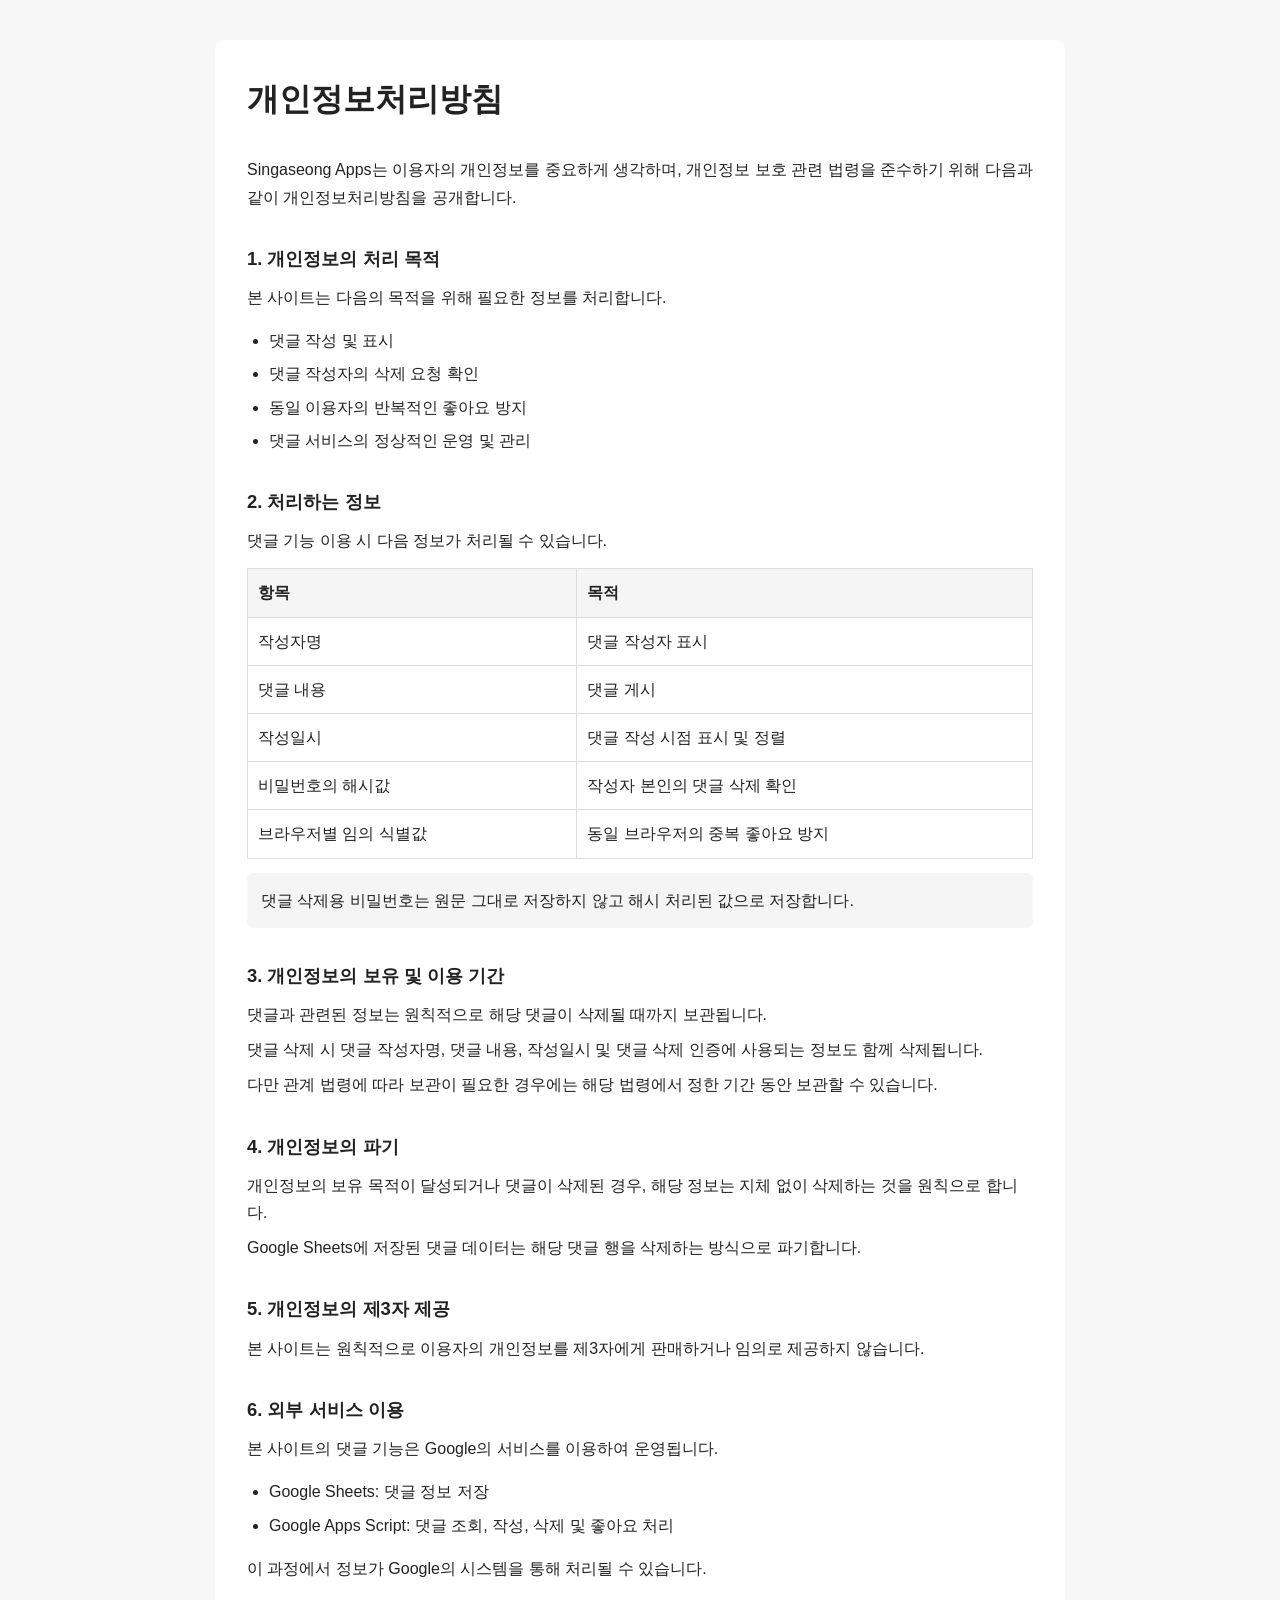
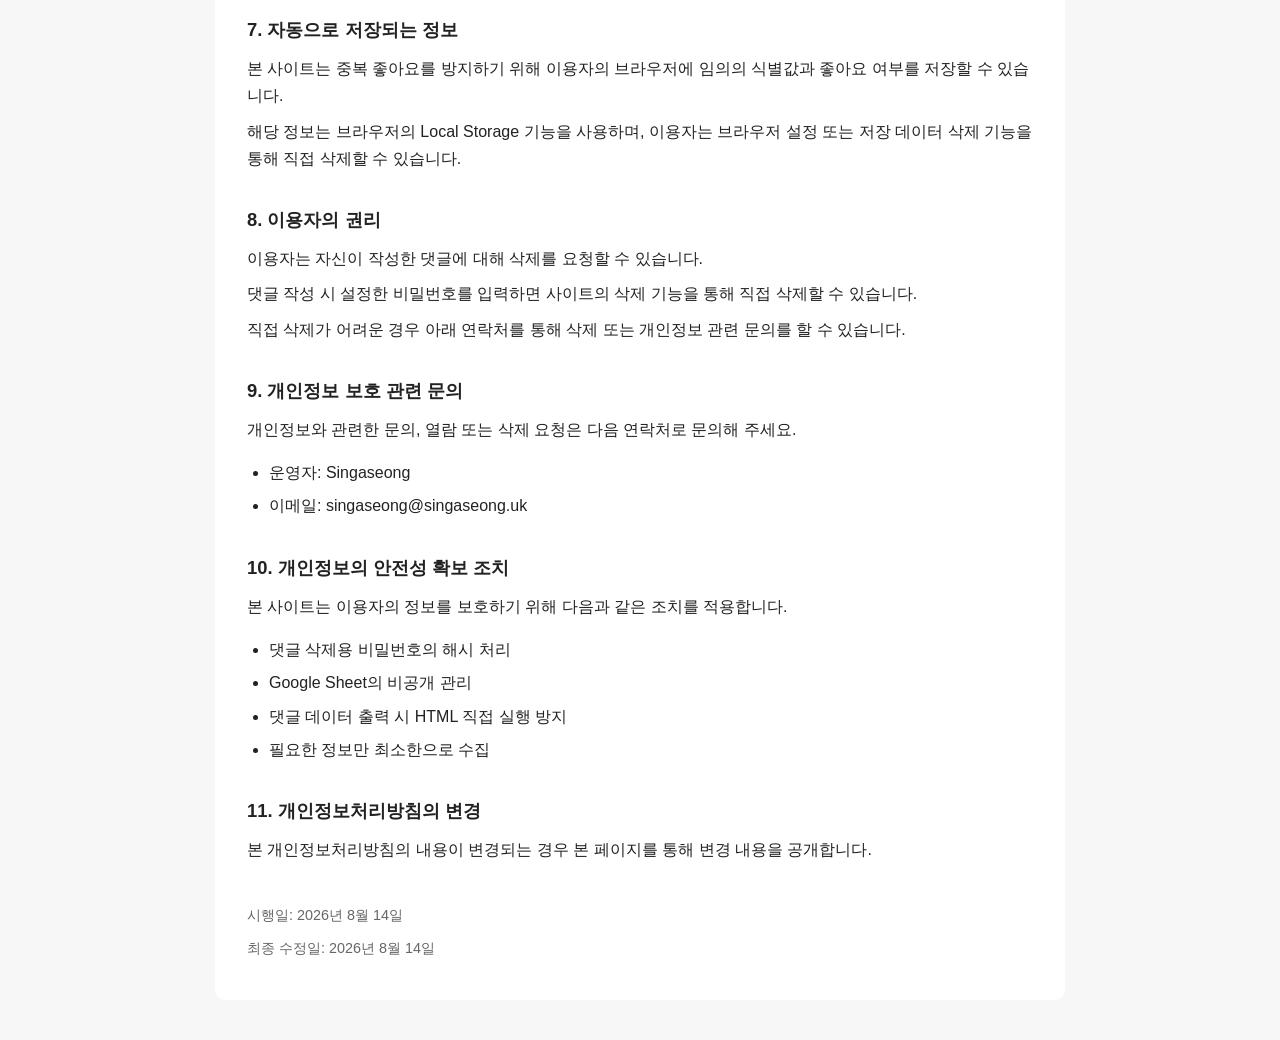
==== privacy.html @ 20d7ac98 "Add privacy policy page This file contains the privacy policy detailing the handling of personal inf" ====
<!DOCTYPE html>
<html lang="ko">
<head>
  <meta charset="UTF-8">

  <meta
    name="viewport"
    content="width=device-width, initial-scale=1.0"
  >

  <title>개인정보처리방침</title>

  <style>
    * {
      box-sizing: border-box;
    }

    body {
      margin: 0;
      padding: 40px 20px;

      font-family:
        Arial,
        "Noto Sans KR",
        sans-serif;

      line-height: 1.7;

      background: #f7f7f7;
      color: #222;
    }

    .privacy-container {
      width: 100%;
      max-width: 850px;

      margin: 0 auto;
      padding: 32px;

      background: #fff;

      border-radius: 10px;
    }

    h1 {
      margin-top: 0;
      margin-bottom: 30px;
    }

    h2 {
      margin-top: 32px;
      margin-bottom: 10px;

      font-size: 1.15rem;
    }

    p {
      margin: 8px 0;
    }

    ul {
      padding-left: 22px;
    }

    li {
      margin-bottom: 6px;
    }

    table {
      width: 100%;

      margin: 14px 0;

      border-collapse: collapse;
    }

    th,
    td {
      padding: 10px;

      border: 1px solid #ddd;

      text-align: left;
      vertical-align: top;
    }

    th {
      background: #f5f5f5;
    }

    .notice {
      padding: 14px;

      background: #f5f5f5;

      border-radius: 6px;
    }

    .footer {
      margin-top: 40px;

      font-size: 0.9rem;
      color: #666;
    }

    a {
      color: inherit;
    }

    @media (max-width: 600px) {
      body {
        padding: 20px 10px;
      }

      .privacy-container {
        padding: 20px;
      }
    }
  </style>
</head>

<body>

  <main class="privacy-container">

    <h1>개인정보처리방침</h1>

    <p>
      Singaseong Apps는 이용자의 개인정보를 중요하게 생각하며,
      개인정보 보호 관련 법령을 준수하기 위해 다음과 같이
      개인정보처리방침을 공개합니다.
    </p>


    <h2>1. 개인정보의 처리 목적</h2>

    <p>
      본 사이트는 다음의 목적을 위해 필요한 정보를 처리합니다.
    </p>

    <ul>
      <li>댓글 작성 및 표시</li>
      <li>댓글 작성자의 삭제 요청 확인</li>
      <li>동일 이용자의 반복적인 좋아요 방지</li>
      <li>댓글 서비스의 정상적인 운영 및 관리</li>
    </ul>


    <h2>2. 처리하는 정보</h2>

    <p>
      댓글 기능 이용 시 다음 정보가 처리될 수 있습니다.
    </p>

    <table>
      <thead>
        <tr>
          <th>항목</th>
          <th>목적</th>
        </tr>
      </thead>

      <tbody>
        <tr>
          <td>작성자명</td>
          <td>댓글 작성자 표시</td>
        </tr>

        <tr>
          <td>댓글 내용</td>
          <td>댓글 게시</td>
        </tr>

        <tr>
          <td>작성일시</td>
          <td>댓글 작성 시점 표시 및 정렬</td>
        </tr>

        <tr>
          <td>비밀번호의 해시값</td>
          <td>작성자 본인의 댓글 삭제 확인</td>
        </tr>

        <tr>
          <td>브라우저별 임의 식별값</td>
          <td>동일 브라우저의 중복 좋아요 방지</td>
        </tr>
      </tbody>
    </table>

    <p class="notice">
      댓글 삭제용 비밀번호는 원문 그대로 저장하지 않고
      해시 처리된 값으로 저장합니다.
    </p>


    <h2>3. 개인정보의 보유 및 이용 기간</h2>

    <p>
      댓글과 관련된 정보는 원칙적으로 해당 댓글이 삭제될 때까지
      보관됩니다.
    </p>

    <p>
      댓글 삭제 시 댓글 작성자명, 댓글 내용, 작성일시 및
      댓글 삭제 인증에 사용되는 정보도 함께 삭제됩니다.
    </p>

    <p>
      다만 관계 법령에 따라 보관이 필요한 경우에는 해당 법령에서
      정한 기간 동안 보관할 수 있습니다.
    </p>


    <h2>4. 개인정보의 파기</h2>

    <p>
      개인정보의 보유 목적이 달성되거나 댓글이 삭제된 경우,
      해당 정보는 지체 없이 삭제하는 것을 원칙으로 합니다.
    </p>

    <p>
      Google Sheets에 저장된 댓글 데이터는 해당 댓글 행을
      삭제하는 방식으로 파기합니다.
    </p>


    <h2>5. 개인정보의 제3자 제공</h2>

    <p>
      본 사이트는 원칙적으로 이용자의 개인정보를 제3자에게
      판매하거나 임의로 제공하지 않습니다.
    </p>


    <h2>6. 외부 서비스 이용</h2>

    <p>
      본 사이트의 댓글 기능은 Google의 서비스를 이용하여
      운영됩니다.
    </p>

    <ul>
      <li>Google Sheets: 댓글 정보 저장</li>
      <li>Google Apps Script: 댓글 조회, 작성, 삭제 및 좋아요 처리</li>
    </ul>

    <p>
      이 과정에서 정보가 Google의 시스템을 통해 처리될 수 있습니다.
    </p>


    <h2>7. 자동으로 저장되는 정보</h2>

    <p>
      본 사이트는 중복 좋아요를 방지하기 위해 이용자의 브라우저에
      임의의 식별값과 좋아요 여부를 저장할 수 있습니다.
    </p>

    <p>
      해당 정보는 브라우저의 Local Storage 기능을 사용하며,
      이용자는 브라우저 설정 또는 저장 데이터 삭제 기능을 통해
      직접 삭제할 수 있습니다.
    </p>


    <h2>8. 이용자의 권리</h2>

    <p>
      이용자는 자신이 작성한 댓글에 대해 삭제를 요청할 수 있습니다.
    </p>

    <p>
      댓글 작성 시 설정한 비밀번호를 입력하면 사이트의
      삭제 기능을 통해 직접 삭제할 수 있습니다.
    </p>

    <p>
      직접 삭제가 어려운 경우 아래 연락처를 통해 삭제 또는
      개인정보 관련 문의를 할 수 있습니다.
    </p>


    <h2>9. 개인정보 보호 관련 문의</h2>

    <p>
      개인정보와 관련한 문의, 열람 또는 삭제 요청은 다음 연락처로
      문의해 주세요.
    </p>

    <ul>
      <li>운영자: Singaseong</li>
      <li>이메일: singaseong@singaseong.uk</li>
    </ul>


    <h2>10. 개인정보의 안전성 확보 조치</h2>

    <p>
      본 사이트는 이용자의 정보를 보호하기 위해 다음과 같은
      조치를 적용합니다.
    </p>

    <ul>
      <li>댓글 삭제용 비밀번호의 해시 처리</li>
      <li>Google Sheet의 비공개 관리</li>
      <li>댓글 데이터 출력 시 HTML 직접 실행 방지</li>
      <li>필요한 정보만 최소한으로 수집</li>
    </ul>


    <h2>11. 개인정보처리방침의 변경</h2>

    <p>
      본 개인정보처리방침의 내용이 변경되는 경우
      본 페이지를 통해 변경 내용을 공개합니다.
    </p>


    <div class="footer">

      <p>
        시행일: 2026년 8월 14일
      </p>

      <p>
        최종 수정일: 2026년 8월 14일
      </p>

    </div>

  </main>

</body>
</html>
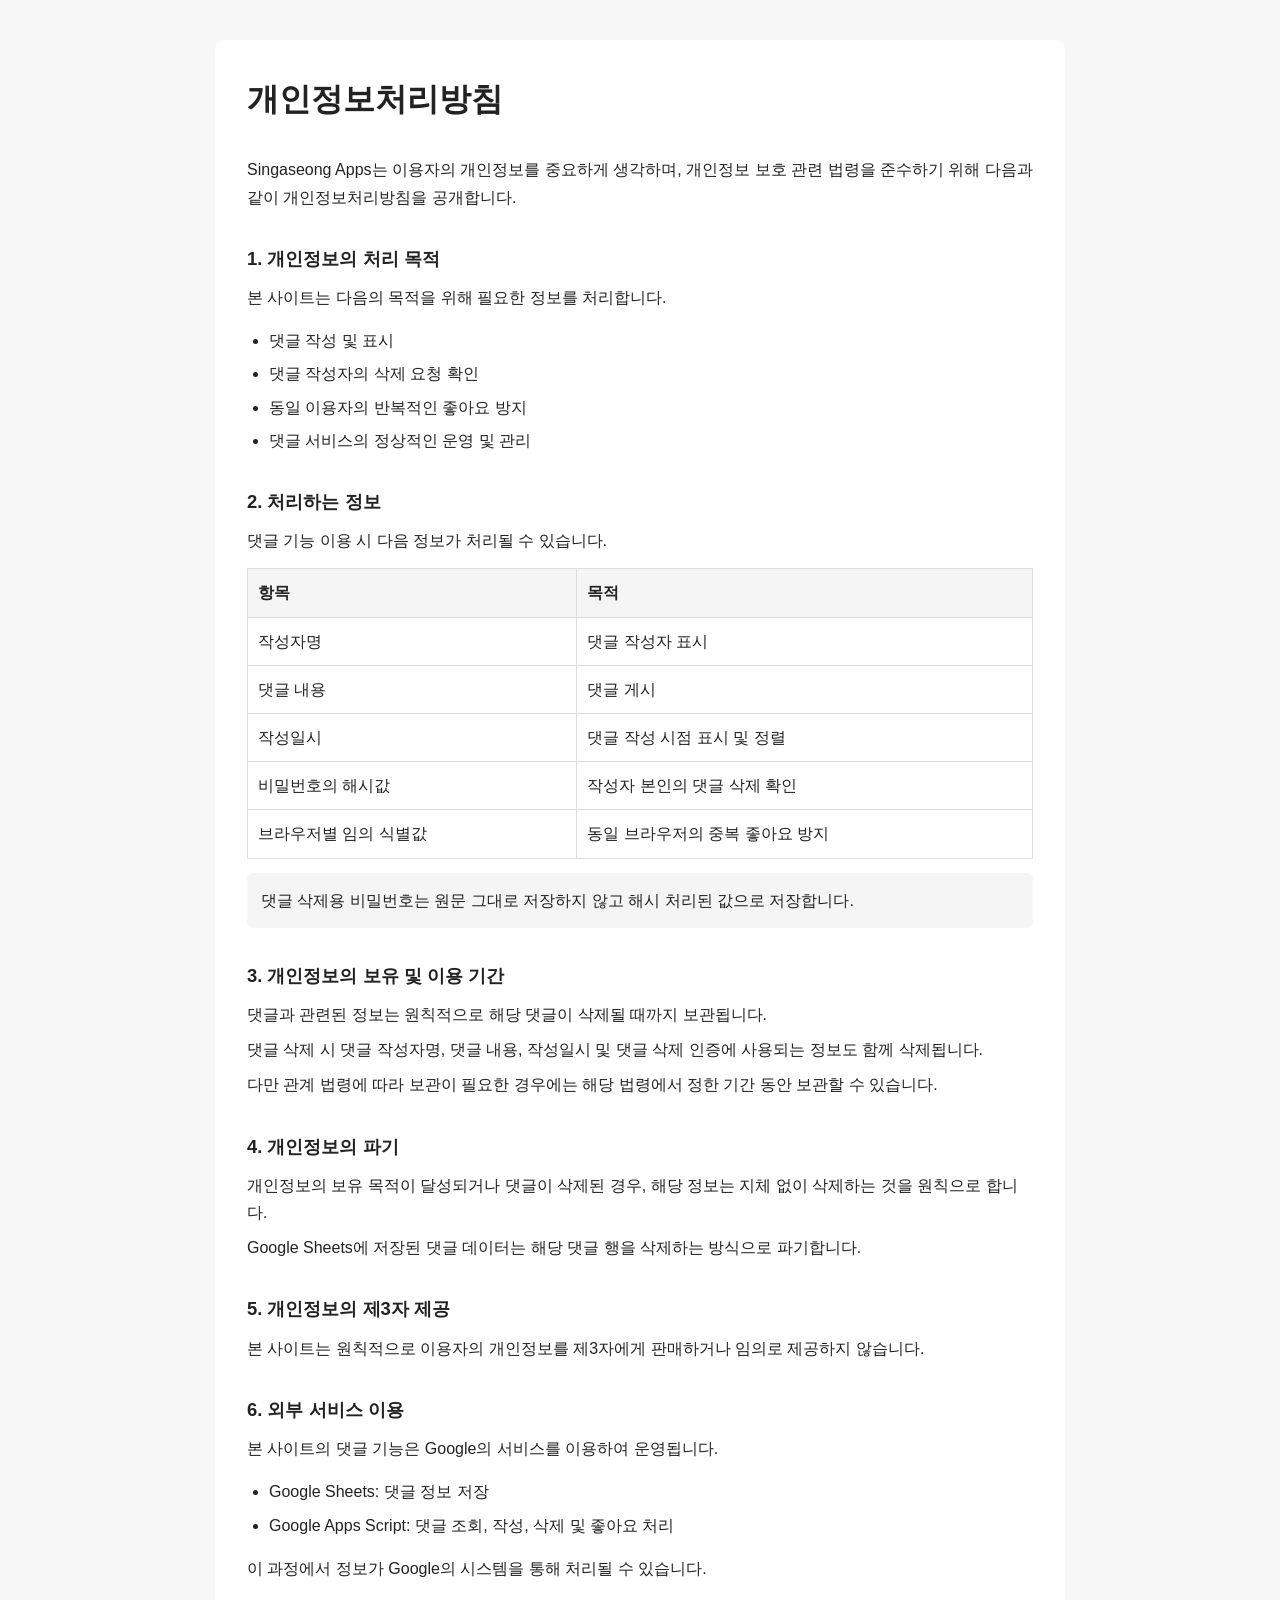
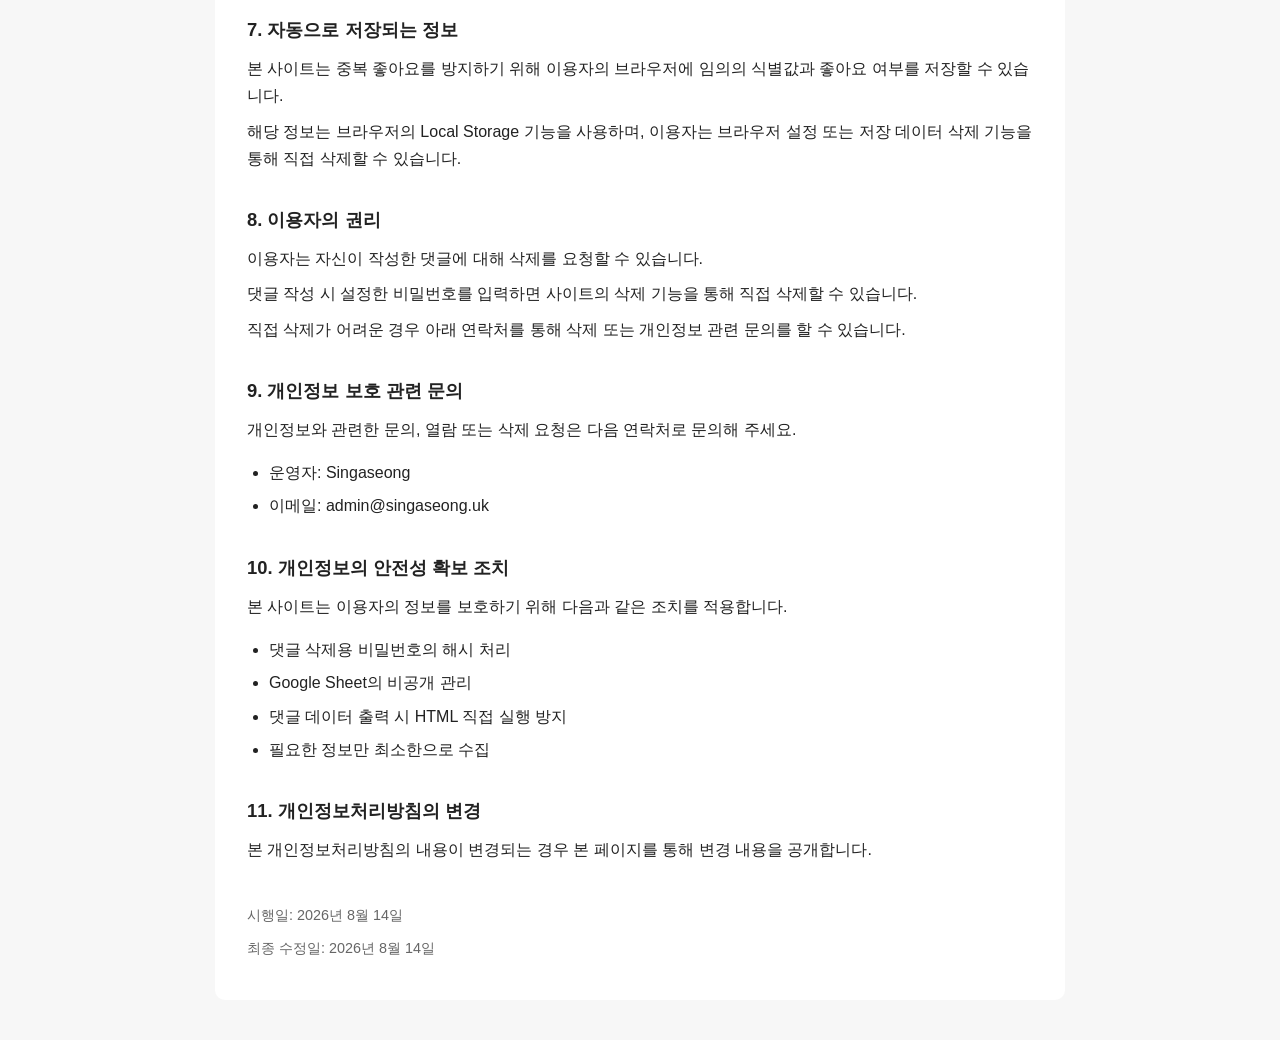
==== commit 3e62f3a0: "Update email address in privacy.html" ====
--- a/privacy.html
+++ b/privacy.html
@@ -290,7 +290,7 @@
 
     <ul>
       <li>운영자: Singaseong</li>
-      <li>이메일: singaseong@singaseong.uk</li>
+      <li>이메일: admin@singaseong.uk</li>
     </ul>
 
 
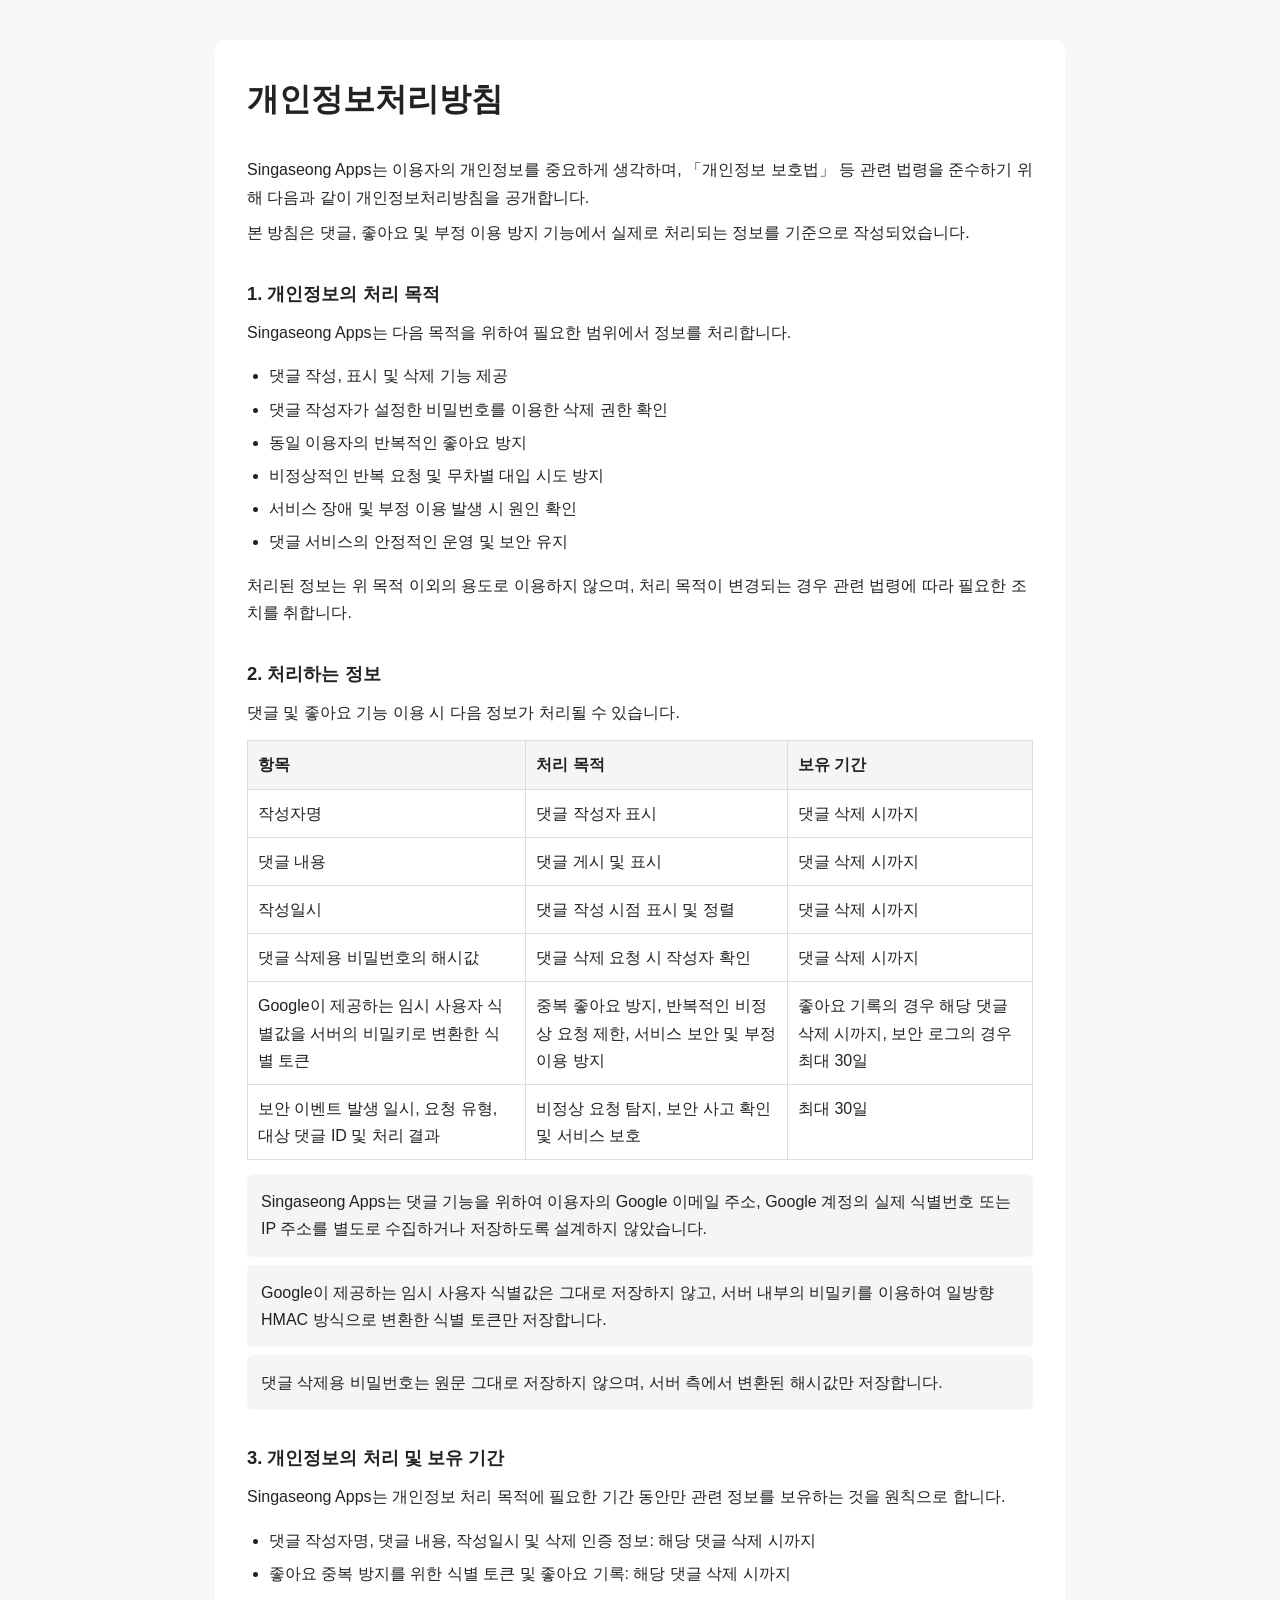
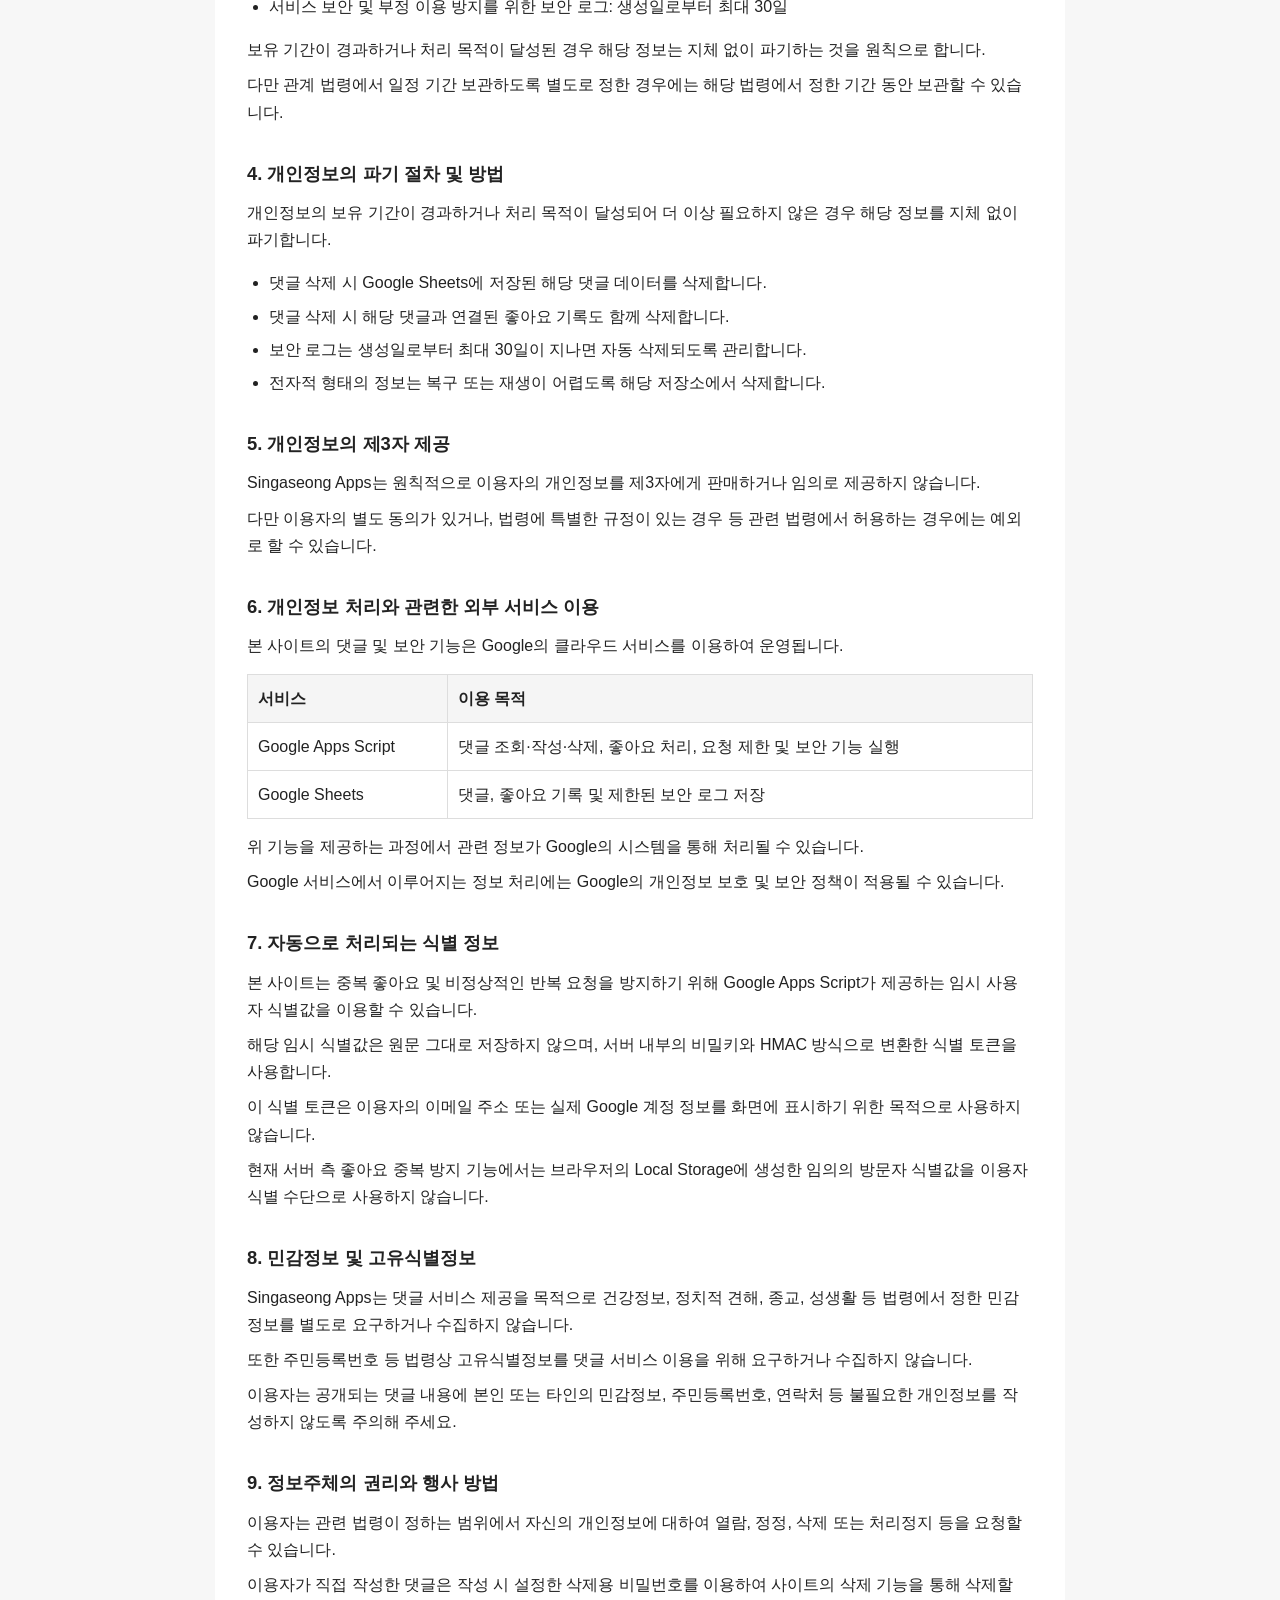
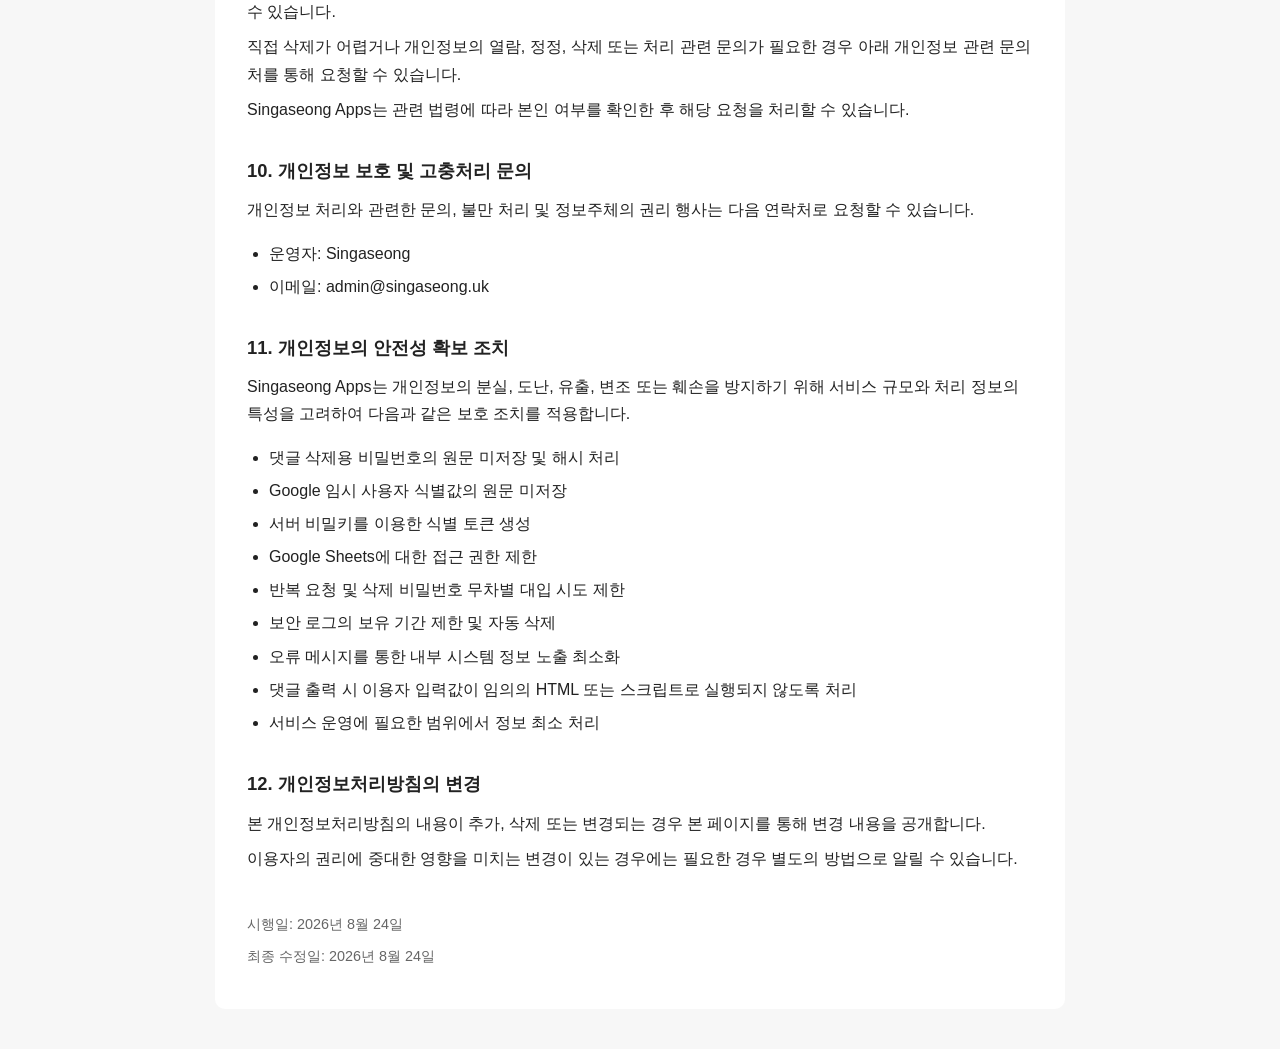
==== commit e90df057: "Revise privacy policy language and update dates" ====
--- a/privacy.html
+++ b/privacy.html
@@ -127,36 +127,51 @@
 
     <p>
       Singaseong Apps는 이용자의 개인정보를 중요하게 생각하며,
-      개인정보 보호 관련 법령을 준수하기 위해 다음과 같이
-      개인정보처리방침을 공개합니다.
+      「개인정보 보호법」 등 관련 법령을 준수하기 위해
+      다음과 같이 개인정보처리방침을 공개합니다.
+    </p>
+
+    <p>
+      본 방침은 댓글, 좋아요 및 부정 이용 방지 기능에서
+      실제로 처리되는 정보를 기준으로 작성되었습니다.
     </p>
 
 
     <h2>1. 개인정보의 처리 목적</h2>
 
     <p>
-      본 사이트는 다음의 목적을 위해 필요한 정보를 처리합니다.
+      Singaseong Apps는 다음 목적을 위하여 필요한 범위에서
+      정보를 처리합니다.
     </p>
 
     <ul>
-      <li>댓글 작성 및 표시</li>
-      <li>댓글 작성자의 삭제 요청 확인</li>
+      <li>댓글 작성, 표시 및 삭제 기능 제공</li>
+      <li>댓글 작성자가 설정한 비밀번호를 이용한 삭제 권한 확인</li>
       <li>동일 이용자의 반복적인 좋아요 방지</li>
-      <li>댓글 서비스의 정상적인 운영 및 관리</li>
+      <li>비정상적인 반복 요청 및 무차별 대입 시도 방지</li>
+      <li>서비스 장애 및 부정 이용 발생 시 원인 확인</li>
+      <li>댓글 서비스의 안정적인 운영 및 보안 유지</li>
     </ul>
 
+    <p>
+      처리된 정보는 위 목적 이외의 용도로 이용하지 않으며,
+      처리 목적이 변경되는 경우 관련 법령에 따라 필요한 조치를
+      취합니다.
+    </p>
+
 
     <h2>2. 처리하는 정보</h2>
 
     <p>
-      댓글 기능 이용 시 다음 정보가 처리될 수 있습니다.
+      댓글 및 좋아요 기능 이용 시 다음 정보가 처리될 수 있습니다.
     </p>
 
     <table>
       <thead>
         <tr>
           <th>항목</th>
-          <th>목적</th>
+          <th>처리 목적</th>
+          <th>보유 기간</th>
         </tr>
       </thead>
 
@@ -164,128 +179,265 @@
         <tr>
           <td>작성자명</td>
           <td>댓글 작성자 표시</td>
+          <td>댓글 삭제 시까지</td>
         </tr>
 
         <tr>
           <td>댓글 내용</td>
-          <td>댓글 게시</td>
+          <td>댓글 게시 및 표시</td>
+          <td>댓글 삭제 시까지</td>
         </tr>
 
         <tr>
           <td>작성일시</td>
           <td>댓글 작성 시점 표시 및 정렬</td>
-        </tr>
-
-        <tr>
-          <td>비밀번호의 해시값</td>
-          <td>작성자 본인의 댓글 삭제 확인</td>
-        </tr>
-
-        <tr>
-          <td>브라우저별 임의 식별값</td>
-          <td>동일 브라우저의 중복 좋아요 방지</td>
+          <td>댓글 삭제 시까지</td>
+        </tr>
+
+        <tr>
+          <td>댓글 삭제용 비밀번호의 해시값</td>
+          <td>댓글 삭제 요청 시 작성자 확인</td>
+          <td>댓글 삭제 시까지</td>
+        </tr>
+
+        <tr>
+          <td>Google이 제공하는 임시 사용자 식별값을 서버의 비밀키로 변환한 식별 토큰</td>
+          <td>
+            중복 좋아요 방지, 반복적인 비정상 요청 제한,
+            서비스 보안 및 부정 이용 방지
+          </td>
+          <td>
+            좋아요 기록의 경우 해당 댓글 삭제 시까지,
+            보안 로그의 경우 최대 30일
+          </td>
+        </tr>
+
+        <tr>
+          <td>보안 이벤트 발생 일시, 요청 유형, 대상 댓글 ID 및 처리 결과</td>
+          <td>
+            비정상 요청 탐지, 보안 사고 확인 및 서비스 보호
+          </td>
+          <td>최대 30일</td>
         </tr>
       </tbody>
     </table>
 
     <p class="notice">
-      댓글 삭제용 비밀번호는 원문 그대로 저장하지 않고
-      해시 처리된 값으로 저장합니다.
-    </p>
-
-
-    <h2>3. 개인정보의 보유 및 이용 기간</h2>
-
-    <p>
-      댓글과 관련된 정보는 원칙적으로 해당 댓글이 삭제될 때까지
-      보관됩니다.
-    </p>
-
-    <p>
-      댓글 삭제 시 댓글 작성자명, 댓글 내용, 작성일시 및
-      댓글 삭제 인증에 사용되는 정보도 함께 삭제됩니다.
-    </p>
-
-    <p>
-      다만 관계 법령에 따라 보관이 필요한 경우에는 해당 법령에서
-      정한 기간 동안 보관할 수 있습니다.
-    </p>
-
-
-    <h2>4. 개인정보의 파기</h2>
-
-    <p>
-      개인정보의 보유 목적이 달성되거나 댓글이 삭제된 경우,
-      해당 정보는 지체 없이 삭제하는 것을 원칙으로 합니다.
-    </p>
-
-    <p>
-      Google Sheets에 저장된 댓글 데이터는 해당 댓글 행을
-      삭제하는 방식으로 파기합니다.
-    </p>
+      Singaseong Apps는 댓글 기능을 위하여 이용자의 Google 이메일 주소,
+      Google 계정의 실제 식별번호 또는 IP 주소를 별도로 수집하거나
+      저장하도록 설계하지 않았습니다.
+    </p>
+
+    <p class="notice">
+      Google이 제공하는 임시 사용자 식별값은 그대로 저장하지 않고,
+      서버 내부의 비밀키를 이용하여 일방향 HMAC 방식으로 변환한
+      식별 토큰만 저장합니다.
+    </p>
+
+    <p class="notice">
+      댓글 삭제용 비밀번호는 원문 그대로 저장하지 않으며,
+      서버 측에서 변환된 해시값만 저장합니다.
+    </p>
+
+
+    <h2>3. 개인정보의 처리 및 보유 기간</h2>
+
+    <p>
+      Singaseong Apps는 개인정보 처리 목적에 필요한 기간 동안만
+      관련 정보를 보유하는 것을 원칙으로 합니다.
+    </p>
+
+    <ul>
+      <li>
+        댓글 작성자명, 댓글 내용, 작성일시 및 삭제 인증 정보:
+        해당 댓글 삭제 시까지
+      </li>
+
+      <li>
+        좋아요 중복 방지를 위한 식별 토큰 및 좋아요 기록:
+        해당 댓글 삭제 시까지
+      </li>
+
+      <li>
+        서비스 보안 및 부정 이용 방지를 위한 보안 로그:
+        생성일로부터 최대 30일
+      </li>
+    </ul>
+
+    <p>
+      보유 기간이 경과하거나 처리 목적이 달성된 경우 해당 정보는
+      지체 없이 파기하는 것을 원칙으로 합니다.
+    </p>
+
+    <p>
+      다만 관계 법령에서 일정 기간 보관하도록 별도로 정한 경우에는
+      해당 법령에서 정한 기간 동안 보관할 수 있습니다.
+    </p>
+
+
+    <h2>4. 개인정보의 파기 절차 및 방법</h2>
+
+    <p>
+      개인정보의 보유 기간이 경과하거나 처리 목적이 달성되어
+      더 이상 필요하지 않은 경우 해당 정보를 지체 없이 파기합니다.
+    </p>
+
+    <ul>
+      <li>
+        댓글 삭제 시 Google Sheets에 저장된 해당 댓글 데이터를
+        삭제합니다.
+      </li>
+
+      <li>
+        댓글 삭제 시 해당 댓글과 연결된 좋아요 기록도 함께
+        삭제합니다.
+      </li>
+
+      <li>
+        보안 로그는 생성일로부터 최대 30일이 지나면
+        자동 삭제되도록 관리합니다.
+      </li>
+
+      <li>
+        전자적 형태의 정보는 복구 또는 재생이 어렵도록
+        해당 저장소에서 삭제합니다.
+      </li>
+    </ul>
 
 
     <h2>5. 개인정보의 제3자 제공</h2>
 
     <p>
-      본 사이트는 원칙적으로 이용자의 개인정보를 제3자에게
-      판매하거나 임의로 제공하지 않습니다.
-    </p>
-
-
-    <h2>6. 외부 서비스 이용</h2>
-
-    <p>
-      본 사이트의 댓글 기능은 Google의 서비스를 이용하여
-      운영됩니다.
-    </p>
-
-    <ul>
-      <li>Google Sheets: 댓글 정보 저장</li>
-      <li>Google Apps Script: 댓글 조회, 작성, 삭제 및 좋아요 처리</li>
-    </ul>
-
-    <p>
-      이 과정에서 정보가 Google의 시스템을 통해 처리될 수 있습니다.
-    </p>
-
-
-    <h2>7. 자동으로 저장되는 정보</h2>
-
-    <p>
-      본 사이트는 중복 좋아요를 방지하기 위해 이용자의 브라우저에
-      임의의 식별값과 좋아요 여부를 저장할 수 있습니다.
-    </p>
-
-    <p>
-      해당 정보는 브라우저의 Local Storage 기능을 사용하며,
-      이용자는 브라우저 설정 또는 저장 데이터 삭제 기능을 통해
-      직접 삭제할 수 있습니다.
-    </p>
-
-
-    <h2>8. 이용자의 권리</h2>
-
-    <p>
-      이용자는 자신이 작성한 댓글에 대해 삭제를 요청할 수 있습니다.
-    </p>
-
-    <p>
-      댓글 작성 시 설정한 비밀번호를 입력하면 사이트의
-      삭제 기능을 통해 직접 삭제할 수 있습니다.
-    </p>
-
-    <p>
-      직접 삭제가 어려운 경우 아래 연락처를 통해 삭제 또는
-      개인정보 관련 문의를 할 수 있습니다.
-    </p>
-
-
-    <h2>9. 개인정보 보호 관련 문의</h2>
-
-    <p>
-      개인정보와 관련한 문의, 열람 또는 삭제 요청은 다음 연락처로
-      문의해 주세요.
+      Singaseong Apps는 원칙적으로 이용자의 개인정보를
+      제3자에게 판매하거나 임의로 제공하지 않습니다.
+    </p>
+
+    <p>
+      다만 이용자의 별도 동의가 있거나,
+      법령에 특별한 규정이 있는 경우 등 관련 법령에서 허용하는
+      경우에는 예외로 할 수 있습니다.
+    </p>
+
+
+    <h2>6. 개인정보 처리와 관련한 외부 서비스 이용</h2>
+
+    <p>
+      본 사이트의 댓글 및 보안 기능은 Google의 클라우드 서비스를
+      이용하여 운영됩니다.
+    </p>
+
+    <table>
+      <thead>
+        <tr>
+          <th>서비스</th>
+          <th>이용 목적</th>
+        </tr>
+      </thead>
+
+      <tbody>
+        <tr>
+          <td>Google Apps Script</td>
+          <td>
+            댓글 조회·작성·삭제, 좋아요 처리,
+            요청 제한 및 보안 기능 실행
+          </td>
+        </tr>
+
+        <tr>
+          <td>Google Sheets</td>
+          <td>
+            댓글, 좋아요 기록 및 제한된 보안 로그 저장
+          </td>
+        </tr>
+      </tbody>
+    </table>
+
+    <p>
+      위 기능을 제공하는 과정에서 관련 정보가 Google의 시스템을
+      통해 처리될 수 있습니다.
+    </p>
+
+    <p>
+      Google 서비스에서 이루어지는 정보 처리에는 Google의
+      개인정보 보호 및 보안 정책이 적용될 수 있습니다.
+    </p>
+
+
+    <h2>7. 자동으로 처리되는 식별 정보</h2>
+
+    <p>
+      본 사이트는 중복 좋아요 및 비정상적인 반복 요청을 방지하기 위해
+      Google Apps Script가 제공하는 임시 사용자 식별값을
+      이용할 수 있습니다.
+    </p>
+
+    <p>
+      해당 임시 식별값은 원문 그대로 저장하지 않으며,
+      서버 내부의 비밀키와 HMAC 방식으로 변환한 식별 토큰을
+      사용합니다.
+    </p>
+
+    <p>
+      이 식별 토큰은 이용자의 이메일 주소 또는 실제 Google 계정
+      정보를 화면에 표시하기 위한 목적으로 사용하지 않습니다.
+    </p>
+
+    <p>
+      현재 서버 측 좋아요 중복 방지 기능에서는 브라우저의
+      Local Storage에 생성한 임의의 방문자 식별값을
+      이용자 식별 수단으로 사용하지 않습니다.
+    </p>
+
+
+    <h2>8. 민감정보 및 고유식별정보</h2>
+
+    <p>
+      Singaseong Apps는 댓글 서비스 제공을 목적으로
+      건강정보, 정치적 견해, 종교, 성생활 등 법령에서 정한
+      민감정보를 별도로 요구하거나 수집하지 않습니다.
+    </p>
+
+    <p>
+      또한 주민등록번호 등 법령상 고유식별정보를
+      댓글 서비스 이용을 위해 요구하거나 수집하지 않습니다.
+    </p>
+
+    <p>
+      이용자는 공개되는 댓글 내용에 본인 또는 타인의 민감정보,
+      주민등록번호, 연락처 등 불필요한 개인정보를 작성하지 않도록
+      주의해 주세요.
+    </p>
+
+
+    <h2>9. 정보주체의 권리와 행사 방법</h2>
+
+    <p>
+      이용자는 관련 법령이 정하는 범위에서 자신의 개인정보에 대하여
+      열람, 정정, 삭제 또는 처리정지 등을 요청할 수 있습니다.
+    </p>
+
+    <p>
+      이용자가 직접 작성한 댓글은 작성 시 설정한 삭제용 비밀번호를
+      이용하여 사이트의 삭제 기능을 통해 삭제할 수 있습니다.
+    </p>
+
+    <p>
+      직접 삭제가 어렵거나 개인정보의 열람, 정정, 삭제 또는
+      처리 관련 문의가 필요한 경우 아래 개인정보 관련 문의처를
+      통해 요청할 수 있습니다.
+    </p>
+
+    <p>
+      Singaseong Apps는 관련 법령에 따라 본인 여부를 확인한 후
+      해당 요청을 처리할 수 있습니다.
+    </p>
+
+
+    <h2>10. 개인정보 보호 및 고충처리 문의</h2>
+
+    <p>
+      개인정보 처리와 관련한 문의, 불만 처리 및 정보주체의
+      권리 행사는 다음 연락처로 요청할 수 있습니다.
     </p>
 
     <ul>
@@ -294,37 +446,48 @@
     </ul>
 
 
-    <h2>10. 개인정보의 안전성 확보 조치</h2>
-
-    <p>
-      본 사이트는 이용자의 정보를 보호하기 위해 다음과 같은
-      조치를 적용합니다.
+    <h2>11. 개인정보의 안전성 확보 조치</h2>
+
+    <p>
+      Singaseong Apps는 개인정보의 분실, 도난, 유출, 변조 또는
+      훼손을 방지하기 위해 서비스 규모와 처리 정보의 특성을 고려하여
+      다음과 같은 보호 조치를 적용합니다.
     </p>
 
     <ul>
-      <li>댓글 삭제용 비밀번호의 해시 처리</li>
-      <li>Google Sheet의 비공개 관리</li>
-      <li>댓글 데이터 출력 시 HTML 직접 실행 방지</li>
-      <li>필요한 정보만 최소한으로 수집</li>
+      <li>댓글 삭제용 비밀번호의 원문 미저장 및 해시 처리</li>
+      <li>Google 임시 사용자 식별값의 원문 미저장</li>
+      <li>서버 비밀키를 이용한 식별 토큰 생성</li>
+      <li>Google Sheets에 대한 접근 권한 제한</li>
+      <li>반복 요청 및 삭제 비밀번호 무차별 대입 시도 제한</li>
+      <li>보안 로그의 보유 기간 제한 및 자동 삭제</li>
+      <li>오류 메시지를 통한 내부 시스템 정보 노출 최소화</li>
+      <li>댓글 출력 시 이용자 입력값이 임의의 HTML 또는 스크립트로 실행되지 않도록 처리</li>
+      <li>서비스 운영에 필요한 범위에서 정보 최소 처리</li>
     </ul>
 
 
-    <h2>11. 개인정보처리방침의 변경</h2>
-
-    <p>
-      본 개인정보처리방침의 내용이 변경되는 경우
+    <h2>12. 개인정보처리방침의 변경</h2>
+
+    <p>
+      본 개인정보처리방침의 내용이 추가, 삭제 또는 변경되는 경우
       본 페이지를 통해 변경 내용을 공개합니다.
     </p>
 
+    <p>
+      이용자의 권리에 중대한 영향을 미치는 변경이 있는 경우에는
+      필요한 경우 별도의 방법으로 알릴 수 있습니다.
+    </p>
+
 
     <div class="footer">
 
       <p>
-        시행일: 2026년 8월 14일
+        시행일: 2026년 8월 24일
       </p>
 
       <p>
-        최종 수정일: 2026년 8월 14일
+        최종 수정일: 2026년 8월 24일
       </p>
 
     </div>
